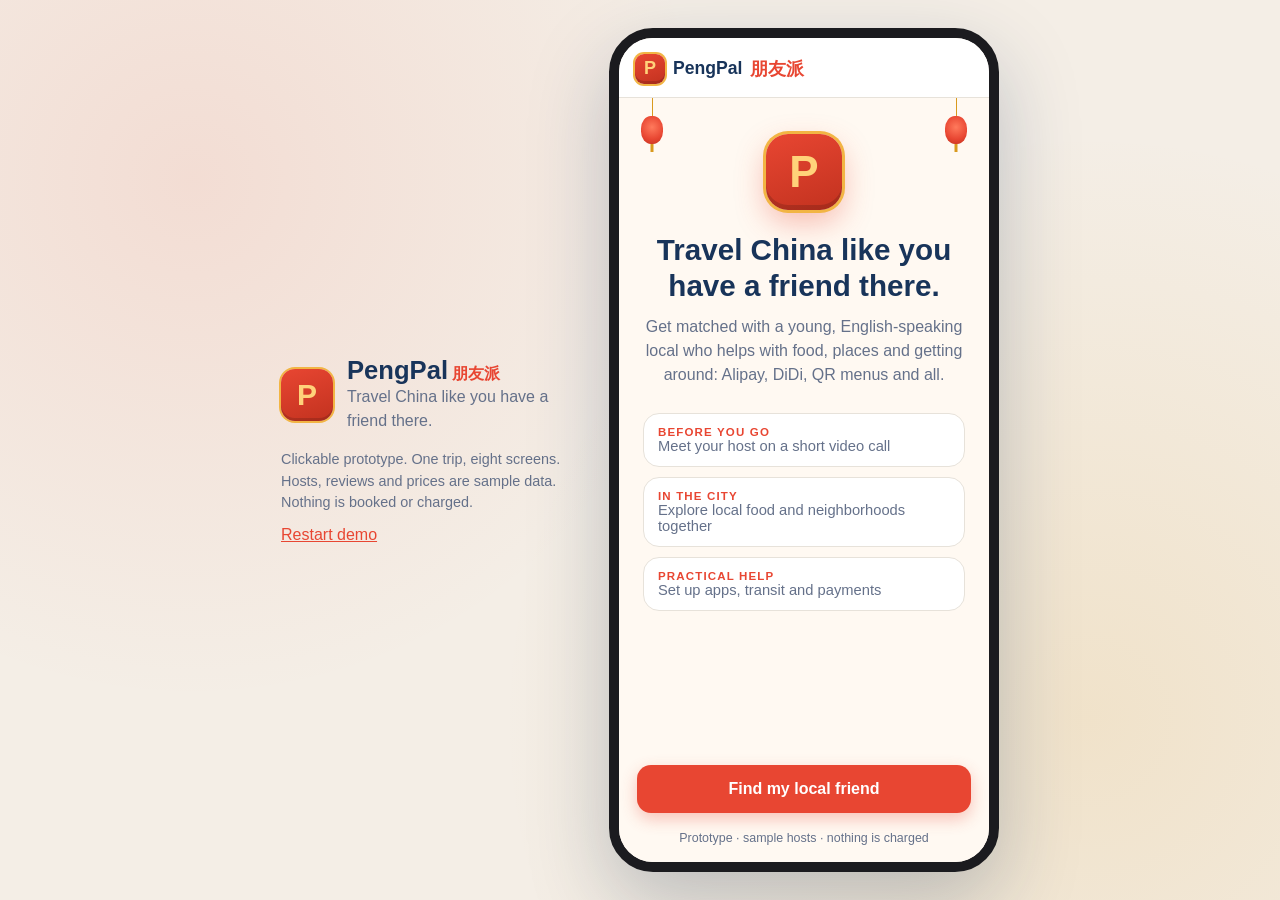
==== product/pengpal/index.html @ 4f1eaf9a "Add PengPal deck, prototype, spec, decision, and Gapmap summaries Team names in the deck replaced wi" ====
<!DOCTYPE html>
<html lang="en">
<head>
<meta charset="UTF-8">
<meta name="viewport" content="width=device-width, initial-scale=1.0, viewport-fit=cover">
<meta name="theme-color" content="#E84632">
<title>PengPal · 朋友派</title>
<link rel="stylesheet" href="style.css">
</head>
<body>
  <div class="stage">
    <aside class="about">
      <div class="about-brand">
        <span class="pmark pmark-lg" aria-hidden="true">P</span>
        <div>
          <strong>PengPal</strong> <span class="zh">朋友派</span>
          <p>Travel China like you have a friend there.</p>
        </div>
      </div>
      <p class="about-note">Clickable prototype. One trip, eight screens. Hosts, reviews and prices are
        sample data. Nothing is booked or charged.</p>
      <button class="link-btn" id="restart">Restart demo</button>
    </aside>

    <div class="phone" id="phone">
      <header class="topbar" id="topbar"></header>
      <main class="screen" id="screen" tabindex="-1"></main>
      <div class="sheet-backdrop" id="sheet-backdrop" hidden></div>
      <div class="sheet" id="sheet" role="dialog" aria-modal="true" hidden></div>
      <div class="toast" id="toast" role="status" aria-live="polite"></div>
    </div>
  </div>

  <script src="hosts-data.js"></script>
  <script src="app.js"></script>
</body>
</html>
---- product/pengpal/style.css ----
:root {
  --red: #E84632;
  --red-dark: #C2321F;
  --red-soft: #FDECE8;
  --gold: #D99A1E;
  --gold-soft: #FCF1D9;
  --navy: #18345A;
  --navy-soft: #E7EDF5;
  --slate: #65718A;
  --line: #E7E2DA;
  --cream: #FFF9F2;
  --card: #FFFFFF;
  --green: #2F7D6D;
  --radius: 16px;
  font-family: -apple-system, BlinkMacSystemFont, "Segoe UI", Roboto, "PingFang SC", "Microsoft YaHei", sans-serif;
  color: var(--navy);
}

* { box-sizing: border-box; }

body {
  margin: 0;
  min-height: 100vh;
  background:
    radial-gradient(circle at 15% 20%, rgba(232, 70, 50, 0.10), transparent 40%),
    radial-gradient(circle at 85% 80%, rgba(217, 154, 30, 0.14), transparent 45%),
    #F4EEE6;
}

button { font: inherit; color: inherit; cursor: pointer; }
button:disabled { cursor: not-allowed; }
h1, h2, h3 { margin: 0; line-height: 1.2; }
h2 { font-size: 1.2rem; margin: 22px 0 10px; }
h3 { font-size: 0.95rem; margin: 20px 0 8px; }
p { margin: 0; line-height: 1.5; }
.zh { color: var(--red); font-weight: 600; }
.muted { color: var(--slate); }
.small { font-size: 0.82rem; }
.hint { color: var(--slate); font-size: 0.92rem; margin-bottom: 12px; }
.fine { color: var(--slate); font-size: 0.78rem; text-align: center; margin-top: 8px; }
.eyebrow { font-size: 0.72rem; letter-spacing: 0.12em; font-weight: 700; color: var(--red); margin: 0 0 4px; }
.h-big { font-size: 1.5rem; margin: 0 0 6px; }

/* ---- stage: phone frame on desktop, full screen on a phone ---- */

.stage {
  min-height: 100vh;
  display: flex;
  align-items: center;
  justify-content: center;
  gap: 48px;
  padding: 24px;
}

.about { max-width: 280px; }
.about-brand { display: flex; gap: 14px; align-items: center; margin-bottom: 16px; }
.about-brand strong { font-size: 1.6rem; }
.about-brand p { color: var(--slate); }
.about-note { font-size: 0.9rem; color: var(--slate); margin-bottom: 12px; }
.link-btn { background: none; border: 0; padding: 0; color: var(--red); text-decoration: underline; }

.phone {
  position: relative;
  width: 390px;
  height: min(844px, calc(100vh - 48px));
  background: var(--cream);
  border-radius: 44px;
  border: 10px solid #1B1B1F;
  box-shadow: 0 30px 80px rgba(24, 52, 90, 0.25);
  overflow: hidden;
  display: flex;
  flex-direction: column;
}

@media (max-width: 760px) {
  .stage { padding: 0; display: block; }
  .about { display: none; }
  .phone { width: 100%; height: 100vh; height: 100dvh; border: 0; border-radius: 0; box-shadow: none; }
}

/* ---- brand mark ---- */

.pmark {
  display: inline-grid;
  place-items: center;
  width: 30px;
  height: 30px;
  border-radius: 9px;
  background: linear-gradient(160deg, var(--red), var(--red-dark));
  color: #FFD27A;
  font-weight: 800;
  font-size: 18px;
  box-shadow: inset 0 -3px 0 rgba(0, 0, 0, 0.15), 0 0 0 2px #F2B544;
  flex: none;
}
.pmark-sm { width: 26px; height: 26px; font-size: 15px; border-radius: 8px; }
.pmark-lg { width: 52px; height: 52px; font-size: 30px; border-radius: 14px; }
.pmark-xl { width: 76px; height: 76px; font-size: 44px; border-radius: 22px; box-shadow: inset 0 -5px 0 rgba(0, 0, 0, 0.15), 0 0 0 3px #F2B544, 0 12px 30px rgba(232, 70, 50, 0.35); }

/* ---- top bar ---- */

.topbar {
  position: relative;
  flex: none;
  display: flex;
  align-items: center;
  gap: 8px;
  padding: 14px 16px 12px;
  background: var(--card);
  border-bottom: 1px solid var(--line);
  min-height: 60px;
}
.brand { display: flex; align-items: center; gap: 8px; font-weight: 800; font-size: 1.1rem; }
.topbar-title { flex: 1; display: flex; flex-direction: column; align-items: center; font-weight: 700; }
.step { font-size: 0.72rem; color: var(--slate); font-weight: 500; }
.progress { position: absolute; left: 0; bottom: -1px; height: 3px; width: 100%; background: var(--line); }
.progress::after { content: ""; position: absolute; inset: 0; width: calc(var(--p) * 100%); background: var(--red); transition: width 0.3s; }

.icon-btn {
  width: 36px; height: 36px;
  border-radius: 50%;
  border: 1px solid var(--line);
  background: var(--card);
  font-size: 1.4rem;
  line-height: 1;
  display: grid;
  place-items: center;
}
.icon-btn:disabled { opacity: 0.35; }

/* ---- screen + sticky CTA ---- */

.screen { flex: 1; overflow-y: auto; outline: none; display: flex; flex-direction: column; }
.screen > section { flex: 1; }
.pad { padding: 4px 18px 18px; }
.pad > :first-child { margin-top: 18px; }

.cta-bar {
  position: sticky;
  bottom: 0;
  padding: 12px 18px calc(14px + env(safe-area-inset-bottom));
  background: linear-gradient(to top, var(--cream) 75%, rgba(255, 249, 242, 0));
  display: flex;
  flex-direction: column;
  gap: 8px;
}

.btn {
  width: 100%;
  border: 0;
  border-radius: 14px;
  padding: 15px 18px;
  font-weight: 700;
  font-size: 1rem;
  text-align: center;
}
.btn-primary { background: var(--red); color: #fff; box-shadow: 0 6px 16px rgba(232, 70, 50, 0.3); }
.btn-primary:hover:not(:disabled) { background: var(--red-dark); }
.btn-primary:disabled { background: #E9C3BB; box-shadow: none; }
.btn-secondary { background: var(--navy); color: #fff; }
.btn-ghost { background: transparent; border: 1.5px solid var(--line); }
.btn-ghost.danger { color: var(--red-dark); }
.btn-sm { width: auto; padding: 10px 14px; font-size: 0.9rem; }
:focus-visible { outline: 3px solid var(--gold); outline-offset: 2px; }

/* ---- welcome / done ---- */

.hero { padding: 36px 24px 12px; text-align: center; position: relative; }
.hero h1 { font-size: 1.85rem; margin: 22px 0 12px; }
.lead { color: var(--slate); font-size: 1rem; }
.hero-points { list-style: none; padding: 0; margin: 26px 0 0; text-align: left; display: grid; gap: 10px; }
.hero-points li { background: var(--card); border: 1px solid var(--line); border-radius: var(--radius); padding: 12px 14px; font-size: 0.92rem; color: var(--slate); }
.hero-points b { display: block; color: var(--red); font-size: 0.72rem; letter-spacing: 0.1em; text-transform: uppercase; }

.lanterns { position: absolute; top: 0; left: 0; right: 0; display: flex; justify-content: space-between; padding: 0 22px; pointer-events: none; }
.lanterns span {
  width: 22px; height: 28px; margin-top: 18px;
  background: radial-gradient(circle at 50% 40%, #FF7A5C, var(--red) 60%, var(--red-dark));
  border-radius: 45%;
  position: relative;
  animation: sway 4s ease-in-out infinite;
  transform-origin: top center;
}
.lanterns span::before { content: ""; position: absolute; top: -18px; left: 50%; width: 1px; height: 18px; background: var(--gold); }
.lanterns span::after { content: ""; position: absolute; bottom: -8px; left: 50%; transform: translateX(-50%); width: 3px; height: 8px; background: var(--gold); }
.lanterns span:nth-child(2) { animation-delay: -2s; }
@keyframes sway { 0%, 100% { transform: rotate(-4deg); } 50% { transform: rotate(4deg); } }
@media (prefers-reduced-motion: reduce) { .lanterns span { animation: none; } }

.summary { margin-top: 24px; background: var(--card); border: 1px solid var(--line); border-radius: var(--radius); text-align: left; }
.summary div { display: flex; justify-content: space-between; padding: 12px 16px; border-top: 1px solid var(--line); }
.summary div:first-child { border-top: 0; }
.summary span { color: var(--slate); }

/* ---- onboarding ---- */

.city-grid { display: grid; gap: 10px; }
.city-card {
  text-align: left;
  border: 2px solid var(--line);
  background: var(--card);
  border-radius: var(--radius);
  padding: 14px 16px;
  display: flex; flex-direction: column; gap: 3px;
}
.city-card.selected { border-color: var(--red); background: var(--red-soft); }
.city-name { font-weight: 800; font-size: 1.1rem; }
.city-tag { font-size: 0.85rem; color: var(--slate); }

.field { display: flex; flex-direction: column; gap: 6px; font-weight: 600; font-size: 0.9rem; margin-bottom: 14px; }
.field select, .field input, .field textarea, .chat-input input {
  font: inherit;
  font-weight: 400;
  color: var(--navy);
  border: 1.5px solid var(--line);
  border-radius: 12px;
  padding: 12px;
  background: var(--card);
  width: 100%;
}
.field textarea { resize: vertical; }

.chips { display: flex; flex-wrap: wrap; gap: 8px; }
.chip {
  border: 1.5px solid var(--line);
  background: var(--card);
  border-radius: 999px;
  padding: 8px 14px;
  font-size: 0.9rem;
}
.chip.selected { border-color: var(--red); background: var(--red); color: #fff; }
.chips-static .chip { cursor: default; background: var(--gold-soft); border-color: transparent; }

/* ---- host list ---- */

.sample-tag {
  display: inline-block;
  font-size: 0.7rem;
  font-weight: 700;
  letter-spacing: 0.08em;
  text-transform: uppercase;
  color: var(--slate);
  border: 1px dashed var(--slate);
  border-radius: 6px;
  padding: 2px 8px;
  margin: 6px 0 12px;
}
.host-list { display: grid; gap: 12px; }
.host-card {
  display: flex;
  gap: 12px;
  align-items: flex-start;
  text-align: left;
  background: var(--card);
  border: 1px solid var(--line);
  border-radius: var(--radius);
  padding: 14px;
  box-shadow: 0 2px 8px rgba(24, 52, 90, 0.05);
  transition: transform 0.15s, box-shadow 0.15s;
}
.host-card:hover { transform: translateY(-1px); box-shadow: 0 6px 16px rgba(24, 52, 90, 0.1); }
.host-main { flex: 1; display: flex; flex-direction: column; gap: 5px; min-width: 0; }
.host-name { font-weight: 800; font-size: 1.05rem; }
.host-meta { font-size: 0.82rem; color: var(--slate); }
.host-foot { display: flex; flex-wrap: wrap; gap: 8px; align-items: center; margin-top: 2px; font-size: 0.82rem; }
.rating { font-weight: 700; color: var(--gold); }
.rating .muted { font-weight: 400; }
.match { background: var(--red-soft); color: var(--red-dark); padding: 2px 8px; border-radius: 999px; font-weight: 600; }
.chev { color: var(--slate); font-size: 1.5rem; align-self: center; }

.verified { font-size: 0.72rem; font-weight: 700; color: var(--green); background: #E3F2EE; padding: 2px 7px; border-radius: 999px; vertical-align: middle; white-space: nowrap; }
.badges { display: flex; flex-wrap: wrap; gap: 6px; }
.badge { font-size: 0.75rem; font-weight: 600; padding: 3px 9px; border-radius: 999px; }
.badge-gold { background: var(--gold-soft); color: #8A5D07; }
.badge-navy { background: var(--navy-soft); color: var(--navy); }

.avatar {
  --c: var(--red);
  width: 48px; height: 48px;
  flex: none;
  border-radius: 50%;
  display: grid;
  place-items: center;
  background: var(--c);
  color: #fff;
  font-weight: 800;
  font-size: 1.3rem;
  box-shadow: 0 0 0 3px #fff, 0 0 0 4px var(--line);
}
.avatar-lg { width: 64px; height: 64px; font-size: 1.7rem; }
.avatar-xs { width: 26px; height: 26px; font-size: 0.8rem; box-shadow: none; }

.callout {
  margin-top: 16px;
  background: var(--navy);
  color: #fff;
  border-radius: var(--radius);
  padding: 14px 16px;
  display: flex; flex-direction: column; gap: 2px;
}
.callout span { opacity: 0.8; font-size: 0.9rem; }

/* ---- profile ---- */

.video {
  --c: var(--red);
  aspect-ratio: 16 / 10;
  background: linear-gradient(135deg, var(--c), var(--navy));
  color: #fff;
  display: grid;
  cursor: pointer;
}
.video-inner { display: flex; flex-direction: column; align-items: center; justify-content: center; gap: 12px; padding: 20px; text-align: center; }
.play {
  width: 64px; height: 64px;
  border-radius: 50%;
  background: rgba(255, 255, 255, 0.92);
  color: var(--red);
  display: grid; place-items: center;
  font-size: 1.4rem;
  padding-left: 4px;
}
.video-label { font-size: 0.8rem; opacity: 0.85; }
.caption { font-size: 1rem; line-height: 1.5; font-style: italic; }

.profile-head { display: flex; gap: 14px; align-items: center; margin-bottom: 12px; }
.profile-head p { font-size: 0.85rem; }
.bio { margin-top: 14px; }

.price-cards { display: grid; grid-template-columns: 1fr 1fr; gap: 10px; }
.price-card { background: var(--card); border: 1px solid var(--line); border-radius: var(--radius); padding: 14px; display: flex; flex-direction: column; font-size: 0.85rem; color: var(--slate); }
.price { font-size: 1.5rem; font-weight: 800; color: var(--navy); }

.reviews { display: grid; gap: 10px; }
.review { background: var(--card); border: 1px solid var(--line); border-radius: var(--radius); padding: 12px 14px; font-size: 0.9rem; }
.review-top { display: flex; justify-content: space-between; margin-bottom: 4px; }
.stars { color: var(--gold); letter-spacing: 1px; }

/* ---- intro + booking ---- */

.intro-head { display: flex; gap: 12px; align-items: center; margin-bottom: 8px; }
.intro-head h2 { margin: 0; }
.tz-note { font-size: 0.82rem; background: var(--gold-soft); border-radius: 10px; padding: 8px 12px; }

.slots { display: grid; grid-template-columns: 1fr 1fr; gap: 8px; }
.slot {
  border: 1.5px solid var(--line);
  background: var(--card);
  border-radius: 12px;
  padding: 10px;
  display: flex; flex-direction: column; gap: 2px;
  text-align: left;
}
.slot.selected { border-color: var(--red); background: var(--red-soft); }
.slot-you { font-weight: 700; }
.slot-cn { font-size: 0.75rem; color: var(--slate); }

.done-note { background: #E3F2EE; color: var(--green); font-weight: 600; font-size: 0.85rem; border-radius: 10px; padding: 8px 12px; margin-bottom: 14px; }

.seg { display: grid; grid-template-columns: 1fr 1fr; gap: 8px; }
.seg-btn {
  border: 1.5px solid var(--line);
  background: var(--card);
  border-radius: 12px;
  padding: 12px;
  font-weight: 700;
  display: flex; flex-direction: column; gap: 2px;
}
.seg-btn small { font-weight: 400; color: var(--slate); }
.seg-btn.selected { border-color: var(--red); background: var(--red-soft); }

.stepper { display: flex; align-items: center; gap: 16px; font-weight: 600; }

.receipt { background: var(--card); border: 1px solid var(--line); border-radius: var(--radius); padding: 6px 16px 14px; margin-top: 6px; }
.receipt .row { display: flex; justify-content: space-between; gap: 12px; padding: 10px 0; border-bottom: 1px dashed var(--line); font-size: 0.92rem; }
.receipt .row.total { border-bottom: 0; font-weight: 800; font-size: 1.1rem; }
.receipt .fine { text-align: left; margin-top: 0; }

.fake-card { border: 1.5px solid var(--line); border-radius: 12px; padding: 12px; margin: 14px 0; background: var(--card); }

/* ---- prep checklist ---- */

.meter { height: 8px; background: var(--line); border-radius: 999px; overflow: hidden; }
.meter span { display: block; height: 100%; background: var(--green); transition: width 0.3s; }
.checklist { list-style: none; padding: 0; margin: 14px 0 0; display: grid; gap: 10px; }
.checklist li { display: flex; gap: 12px; background: var(--card); border: 1px solid var(--line); border-radius: var(--radius); padding: 12px 14px; }
.checklist li.checked > div > b { text-decoration: line-through; color: var(--slate); }
.check {
  flex: none;
  width: 28px; height: 28px;
  border-radius: 8px;
  border: 2px solid var(--line);
  background: var(--card);
  color: #fff;
  font-size: 0.9rem;
  font-weight: 800;
}
.checklist li.checked .check { background: var(--green); border-color: var(--green); }
.tip { display: flex; gap: 8px; align-items: flex-start; margin-top: 6px; font-size: 0.85rem; color: var(--slate); background: var(--gold-soft); border-radius: 10px; padding: 8px 10px; }
.tip b { color: var(--navy); }

/* ---- trip day ---- */

.trip-banner { display: flex; align-items: center; gap: 12px; background: var(--card); border: 1px solid var(--line); border-radius: var(--radius); padding: 12px 14px; }
.trip-banner > div { flex: 1; display: flex; flex-direction: column; font-size: 0.85rem; color: var(--slate); }
.trip-banner b { color: var(--navy); font-size: 1rem; }
.sos {
  flex: none;
  width: 62px; height: 62px;
  border-radius: 50%;
  border: 0;
  background: var(--red);
  color: #fff;
  font-weight: 900;
  font-size: 1rem;
  display: flex; flex-direction: column; align-items: center; justify-content: center;
  line-height: 1;
  box-shadow: 0 0 0 4px var(--red-soft), 0 6px 14px rgba(232, 70, 50, 0.4);
}
.sos small { font-size: 0.6rem; font-weight: 600; margin-top: 2px; }

.meet { margin-top: 14px; background: var(--navy); color: #fff; border-radius: var(--radius); padding: 16px; }
.meet .eyebrow { color: #F2B544; }
.meet .muted { color: rgba(255, 255, 255, 0.7); }
.zh-big { font-size: 1.6rem; font-weight: 800; margin: 4px 0; }
.meet .btn-ghost { margin-top: 12px; color: #fff; border-color: rgba(255, 255, 255, 0.35); padding: 10px; }

.chat { display: flex; flex-direction: column; gap: 8px; }
.msg { display: flex; gap: 8px; align-items: flex-end; max-width: 85%; }
.msg span:last-child { padding: 9px 13px; border-radius: 16px; font-size: 0.92rem; line-height: 1.4; }
.msg-host span:last-child { background: var(--card); border: 1px solid var(--line); border-bottom-left-radius: 4px; }
.msg-me { align-self: flex-end; }
.msg-me span { background: var(--red); color: #fff; border-bottom-right-radius: 4px; }
.typing span:last-child { color: var(--slate); letter-spacing: 2px; }
.quick { display: flex; flex-wrap: wrap; gap: 8px; margin: 12px 0 8px; }
.quick .chip { border-color: var(--red); color: var(--red-dark); }
.chat-input { display: flex; gap: 8px; }
.chat-input input { flex: 1; }

/* ---- sheets ---- */

.sheet-backdrop { position: absolute; inset: 0; background: rgba(24, 52, 90, 0.45); z-index: 10; }
.sheet {
  position: absolute;
  left: 0; right: 0; bottom: 0;
  z-index: 11;
  background: var(--cream);
  border-radius: 24px 24px 0 0;
  padding: 10px 20px calc(20px + env(safe-area-inset-bottom));
  display: flex; flex-direction: column; gap: 10px;
  max-height: 90%;
  overflow-y: auto;
  transform: translateY(100%);
  transition: transform 0.25s ease-out;
}
.sheet.open { transform: translateY(0); }
.sheet h2 { margin: 6px 0 4px; }
.sheet-grip { width: 40px; height: 5px; border-radius: 999px; background: var(--line); align-self: center; margin-bottom: 4px; }
.driver-zh { font-size: 2.6rem; font-weight: 900; line-height: 1.2; margin: 10px 0; }
.sos-title { color: var(--red); }
.sos-grid { display: grid; grid-template-columns: repeat(3, 1fr); gap: 8px; }
.sos-btn {
  border: 0;
  border-radius: 14px;
  background: var(--red);
  color: #fff;
  font-size: 1.5rem;
  font-weight: 900;
  padding: 14px 0;
  display: flex; flex-direction: column; align-items: center;
}
.sos-btn small { font-size: 0.75rem; font-weight: 600; }

/* ---- review ---- */

.star-input { display: flex; justify-content: center; gap: 6px; margin: 14px 0 6px; }
.star { background: none; border: 0; font-size: 2.6rem; color: var(--line); padding: 0 2px; line-height: 1; transition: transform 0.1s; }
.star.on { color: var(--gold); }
.star:active { transform: scale(1.15); }

.nps { display: grid; grid-template-columns: repeat(11, 1fr); gap: 4px; }
.nps-btn { border: 1.5px solid var(--line); background: var(--card); border-radius: 8px; padding: 8px 0; font-size: 0.85rem; font-weight: 600; }
.nps-btn.selected { background: var(--navy); border-color: var(--navy); color: #fff; }
.nps-legend { display: flex; justify-content: space-between; font-size: 0.75rem; color: var(--slate); margin-top: 4px; }

/* ---- toast ---- */

.toast {
  position: absolute;
  left: 16px; right: 16px; top: 72px;
  z-index: 20;
  background: var(--navy);
  color: #fff;
  border-radius: 12px;
  padding: 12px 14px;
  font-size: 0.9rem;
  box-shadow: 0 10px 24px rgba(24, 52, 90, 0.3);
  opacity: 0;
  transform: translateY(-8px);
  pointer-events: none;
  transition: opacity 0.2s, transform 0.2s;
}
.toast.show { opacity: 1; transform: translateY(0); }
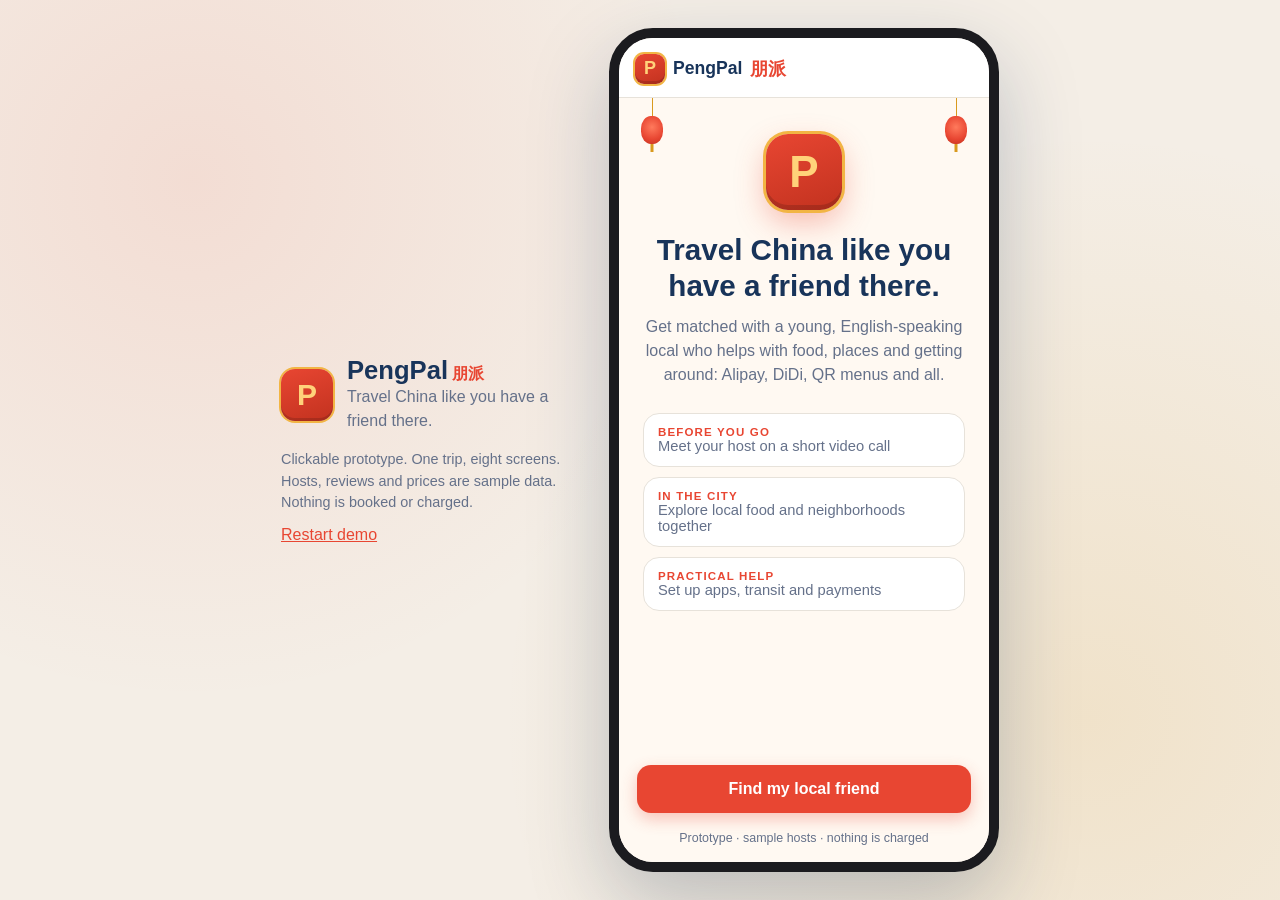
==== commit 4d1ba224: "Rename PengPal's Chinese name from 朋友派 to 朋派 Co-Authored-By: Claude Opus 5.5 <noreply@anthropic.com>" ====
--- a/product/pengpal/index.html
+++ b/product/pengpal/index.html
@@ -1,37 +1,48 @@
-<!DOCTYPE html>
+<!doctype html>
 <html lang="en">
-<head>
-<meta charset="UTF-8">
-<meta name="viewport" content="width=device-width, initial-scale=1.0, viewport-fit=cover">
-<meta name="theme-color" content="#E84632">
-<title>PengPal · 朋友派</title>
-<link rel="stylesheet" href="style.css">
-</head>
-<body>
-  <div class="stage">
-    <aside class="about">
-      <div class="about-brand">
-        <span class="pmark pmark-lg" aria-hidden="true">P</span>
-        <div>
-          <strong>PengPal</strong> <span class="zh">朋友派</span>
-          <p>Travel China like you have a friend there.</p>
+  <head>
+    <meta charset="UTF-8" />
+    <meta
+      name="viewport"
+      content="width=device-width, initial-scale=1.0, viewport-fit=cover"
+    />
+    <meta name="theme-color" content="#E84632" />
+    <title>PengPal · 朋派</title>
+    <link rel="stylesheet" href="style.css" />
+  </head>
+  <body>
+    <div class="stage">
+      <aside class="about">
+        <div class="about-brand">
+          <span class="pmark pmark-lg" aria-hidden="true">P</span>
+          <div>
+            <strong>PengPal</strong> <span class="zh">朋派</span>
+            <p>Travel China like you have a friend there.</p>
+          </div>
         </div>
+        <p class="about-note">
+          Clickable prototype. One trip, eight screens. Hosts, reviews and
+          prices are sample data. Nothing is booked or charged.
+        </p>
+        <button class="link-btn" id="restart">Restart demo</button>
+      </aside>
+
+      <div class="phone" id="phone">
+        <header class="topbar" id="topbar"></header>
+        <main class="screen" id="screen" tabindex="-1"></main>
+        <div class="sheet-backdrop" id="sheet-backdrop" hidden></div>
+        <div
+          class="sheet"
+          id="sheet"
+          role="dialog"
+          aria-modal="true"
+          hidden
+        ></div>
+        <div class="toast" id="toast" role="status" aria-live="polite"></div>
       </div>
-      <p class="about-note">Clickable prototype. One trip, eight screens. Hosts, reviews and prices are
-        sample data. Nothing is booked or charged.</p>
-      <button class="link-btn" id="restart">Restart demo</button>
-    </aside>
+    </div>
 
-    <div class="phone" id="phone">
-      <header class="topbar" id="topbar"></header>
-      <main class="screen" id="screen" tabindex="-1"></main>
-      <div class="sheet-backdrop" id="sheet-backdrop" hidden></div>
-      <div class="sheet" id="sheet" role="dialog" aria-modal="true" hidden></div>
-      <div class="toast" id="toast" role="status" aria-live="polite"></div>
-    </div>
-  </div>
-
-  <script src="hosts-data.js"></script>
-  <script src="app.js"></script>
-</body>
+    <script src="hosts-data.js"></script>
+    <script src="app.js"></script>
+  </body>
 </html>
--- a/product/pengpal/style.css
+++ b/product/pengpal/style.css
@@ -287,6 +287,7 @@
   font-size: 1.3rem;
   box-shadow: 0 0 0 3px #fff, 0 0 0 4px var(--line);
 }
+.avatar img { width: 100%; height: 100%; border-radius: 50%; object-fit: cover; }
 .avatar-lg { width: 64px; height: 64px; font-size: 1.7rem; }
 .avatar-xs { width: 26px; height: 26px; font-size: 0.8rem; box-shadow: none; }
 
@@ -327,7 +328,7 @@
 .profile-head p { font-size: 0.85rem; }
 .bio { margin-top: 14px; }
 
-.price-cards { display: grid; grid-template-columns: 1fr 1fr; gap: 10px; }
+.price-cards { display: grid; grid-template-columns: repeat(3, 1fr); gap: 8px; }
 .price-card { background: var(--card); border: 1px solid var(--line); border-radius: var(--radius); padding: 14px; display: flex; flex-direction: column; font-size: 0.85rem; color: var(--slate); }
 .price { font-size: 1.5rem; font-weight: 800; color: var(--navy); }
 
@@ -357,7 +358,7 @@
 
 .done-note { background: #E3F2EE; color: var(--green); font-weight: 600; font-size: 0.85rem; border-radius: 10px; padding: 8px 12px; margin-bottom: 14px; }
 
-.seg { display: grid; grid-template-columns: 1fr 1fr; gap: 8px; }
+.seg { display: grid; grid-template-columns: repeat(3, 1fr); gap: 8px; }
 .seg-btn {
   border: 1.5px solid var(--line);
   background: var(--card);
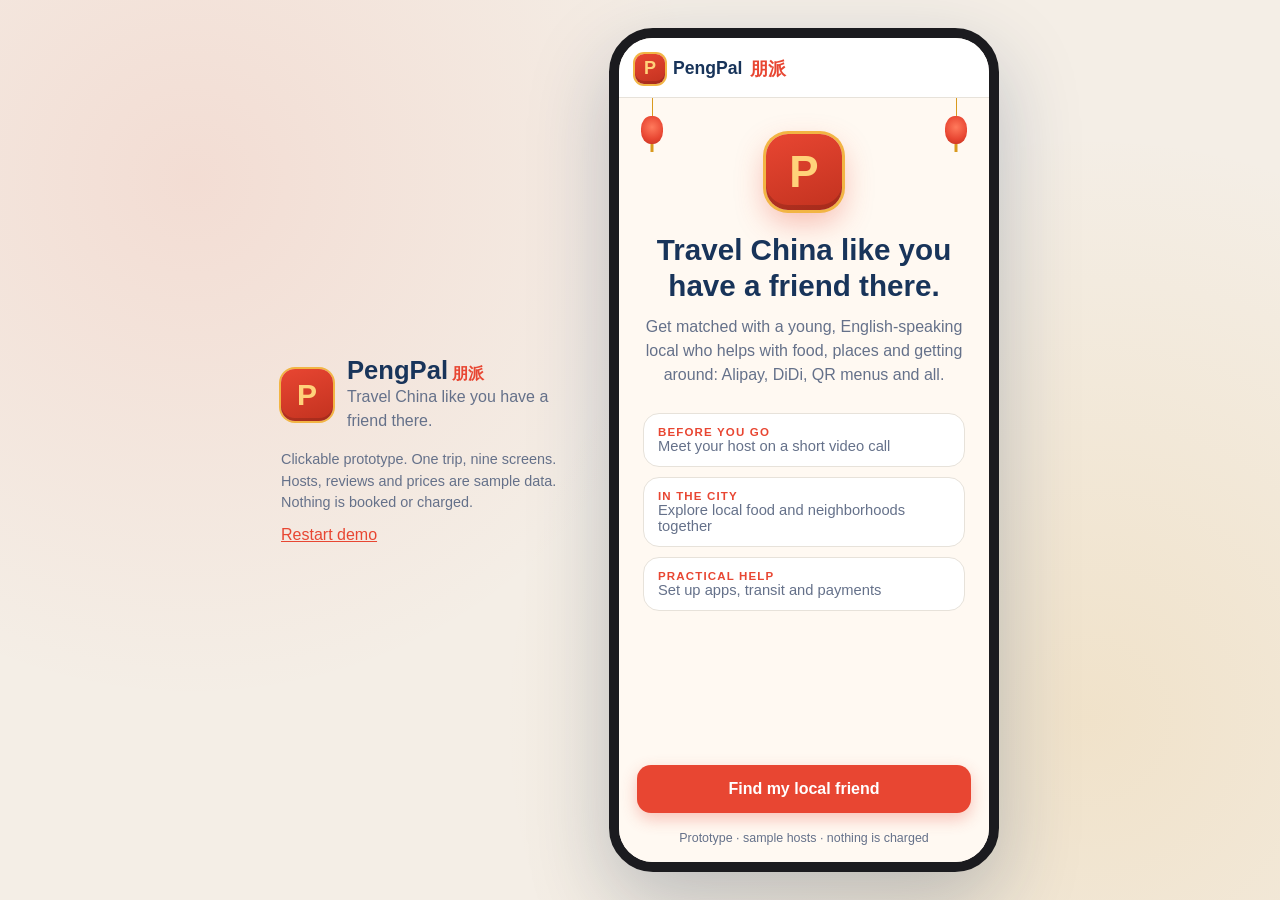
==== commit af38dfb3: "PengPal prototype v2: traveler types, all-in price, commitment ask (spec 005) Co-Authored-By: Claude" ====
--- a/product/pengpal/index.html
+++ b/product/pengpal/index.html
@@ -21,7 +21,7 @@
           </div>
         </div>
         <p class="about-note">
-          Clickable prototype. One trip, eight screens. Hosts, reviews and
+          Clickable prototype. One trip, nine screens. Hosts, reviews and
           prices are sample data. Nothing is booked or charged.
         </p>
         <button class="link-btn" id="restart">Restart demo</button>
--- a/product/pengpal/style.css
+++ b/product/pengpal/style.css
@@ -18,6 +18,9 @@
 
 * { box-sizing: border-box; }
 
+/* Senior travelers get larger text everywhere (spec 005). */
+html.large-text { font-size: 112.5%; }
+
 body {
   margin: 0;
   min-height: 100vh;
@@ -230,6 +233,31 @@
 }
 .chip.selected { border-color: var(--red); background: var(--red); color: #fff; }
 .chips-static .chip { cursor: default; background: var(--gold-soft); border-color: transparent; }
+.chips-static .chip-type { background: var(--navy-soft); }
+.chips-static .chip-match { background: var(--red-soft); color: var(--red-dark); font-weight: 600; }
+
+.toggle {
+  display: flex; align-items: center; gap: 10px;
+  margin-top: 12px;
+  border: 0; background: none; padding: 4px 0;
+  font-size: 0.92rem; font-weight: 600;
+}
+.toggle-dot {
+  width: 40px; height: 24px; flex: none;
+  border-radius: 999px;
+  background: var(--line);
+  position: relative;
+  transition: background 0.2s;
+}
+.toggle-dot::after {
+  content: ""; position: absolute; top: 3px; left: 3px;
+  width: 18px; height: 18px; border-radius: 50%;
+  background: #fff; box-shadow: 0 1px 3px rgba(0, 0, 0, 0.2);
+  transition: transform 0.2s;
+}
+.toggle.on .toggle-dot { background: var(--red); }
+.toggle.on .toggle-dot::after { transform: translateX(16px); }
+.type-note { margin: 10px 0 0; }
 
 /* ---- host list ---- */
 
@@ -273,6 +301,14 @@
 .badge { font-size: 0.75rem; font-weight: 600; padding: 3px 9px; border-radius: 999px; }
 .badge-gold { background: var(--gold-soft); color: #8A5D07; }
 .badge-navy { background: var(--navy-soft); color: var(--navy); }
+.badge-red { background: var(--red-soft); color: var(--red-dark); }
+
+.phone-help {
+  display: flex; gap: 10px; align-items: center;
+  width: 100%; text-align: left;
+  background: var(--gold-soft); border: 0; border-radius: 12px;
+  padding: 10px 14px; margin-bottom: 4px; font-size: 0.9rem;
+}
 
 .avatar {
   --c: var(--red);
@@ -330,6 +366,7 @@
 
 .price-cards { display: grid; grid-template-columns: repeat(3, 1fr); gap: 8px; }
 .price-card { background: var(--card); border: 1px solid var(--line); border-radius: var(--radius); padding: 14px; display: flex; flex-direction: column; font-size: 0.85rem; color: var(--slate); }
+.price-card small { font-size: 0.72rem; margin-top: 2px; }
 .price { font-size: 1.5rem; font-weight: 800; color: var(--navy); }
 
 .reviews { display: grid; gap: 10px; }
@@ -374,10 +411,28 @@
 
 .receipt { background: var(--card); border: 1px solid var(--line); border-radius: var(--radius); padding: 6px 16px 14px; margin-top: 6px; }
 .receipt .row { display: flex; justify-content: space-between; gap: 12px; padding: 10px 0; border-bottom: 1px dashed var(--line); font-size: 0.92rem; }
-.receipt .row.total { border-bottom: 0; font-weight: 800; font-size: 1.1rem; }
-.receipt .fine { text-align: left; margin-top: 0; }
-
-.fake-card { border: 1.5px solid var(--line); border-radius: 12px; padding: 12px; margin: 14px 0; background: var(--card); }
+.receipt .fine { text-align: left; margin-top: 10px; }
+.total-big { display: flex; flex-direction: column; gap: 2px; padding: 10px 0 12px; border-bottom: 1px solid var(--line); }
+.total-big span { font-size: 0.85rem; color: var(--slate); font-weight: 600; }
+.total-big b { font-size: 2rem; font-weight: 800; }
+.total-big small { font-size: 0.78rem; color: var(--slate); }
+
+/* ---- commitment ---- */
+
+.option-list { display: grid; gap: 10px; margin-bottom: 16px; }
+.option {
+  display: flex; gap: 12px; align-items: flex-start;
+  text-align: left;
+  background: var(--card);
+  border: 2px solid var(--line);
+  border-radius: var(--radius);
+  padding: 14px;
+}
+.option > span:last-child { display: flex; flex-direction: column; gap: 2px; font-size: 0.9rem; }
+.option b { font-size: 1rem; }
+.option.selected { border-color: var(--red); background: var(--red-soft); }
+.radio { flex: none; width: 20px; height: 20px; margin-top: 2px; border-radius: 50%; border: 2px solid var(--line); background: var(--card); }
+.option.selected .radio { border: 6px solid var(--red); }
 
 /* ---- prep checklist ---- */
 
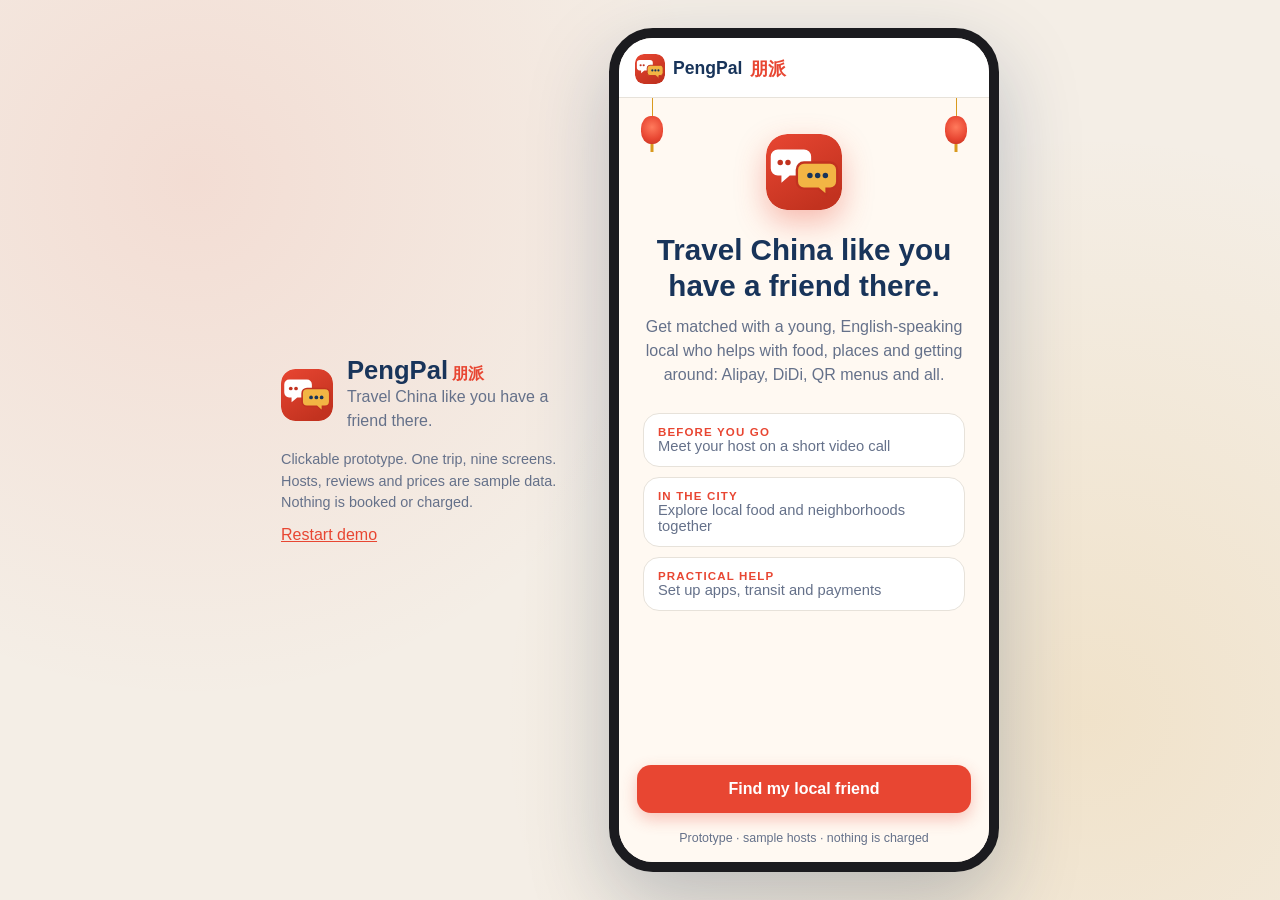
==== commit 2e6e6537: "PengPal logo: two speech bubbles (traveler + local friend); in prototype, favicon and README Co-Auth" ====
--- a/product/pengpal/index.html
+++ b/product/pengpal/index.html
@@ -8,6 +8,7 @@
     />
     <meta name="theme-color" content="#E84632" />
     <title>PengPal · 朋派</title>
+    <link rel="icon" href="logo.svg" type="image/svg+xml" />
     <link rel="stylesheet" href="style.css" />
   </head>
   <body>
--- a/product/pengpal/style.css
+++ b/product/pengpal/style.css
@@ -89,16 +89,15 @@
   width: 30px;
   height: 30px;
   border-radius: 9px;
-  background: linear-gradient(160deg, var(--red), var(--red-dark));
-  color: #FFD27A;
-  font-weight: 800;
-  font-size: 18px;
-  box-shadow: inset 0 -3px 0 rgba(0, 0, 0, 0.15), 0 0 0 2px #F2B544;
+  /* The logo (logo.svg) replaces the old "P" letter, which stays in the markup but is hidden. */
+  background: url("logo.svg") center / cover no-repeat;
+  color: transparent;
+  font-size: 0;
   flex: none;
 }
-.pmark-sm { width: 26px; height: 26px; font-size: 15px; border-radius: 8px; }
-.pmark-lg { width: 52px; height: 52px; font-size: 30px; border-radius: 14px; }
-.pmark-xl { width: 76px; height: 76px; font-size: 44px; border-radius: 22px; box-shadow: inset 0 -5px 0 rgba(0, 0, 0, 0.15), 0 0 0 3px #F2B544, 0 12px 30px rgba(232, 70, 50, 0.35); }
+.pmark-sm { width: 26px; height: 26px; border-radius: 7px; }
+.pmark-lg { width: 52px; height: 52px; border-radius: 14px; }
+.pmark-xl { width: 76px; height: 76px; border-radius: 21px; box-shadow: 0 12px 30px rgba(232, 70, 50, 0.35); }
 
 /* ---- top bar ---- */
 
@@ -290,6 +289,8 @@
 .host-main { flex: 1; display: flex; flex-direction: column; gap: 5px; min-width: 0; }
 .host-name { font-weight: 800; font-size: 1.05rem; }
 .host-meta { font-size: 0.82rem; color: var(--slate); }
+.host-exp .exp-match { color: var(--red-dark); font-weight: 600; }
+.review-tag { display: inline-block; margin: 2px 0 6px; }
 .host-foot { display: flex; flex-wrap: wrap; gap: 8px; align-items: center; margin-top: 2px; font-size: 0.82rem; }
 .rating { font-weight: 700; color: var(--gold); }
 .rating .muted { font-weight: 400; }
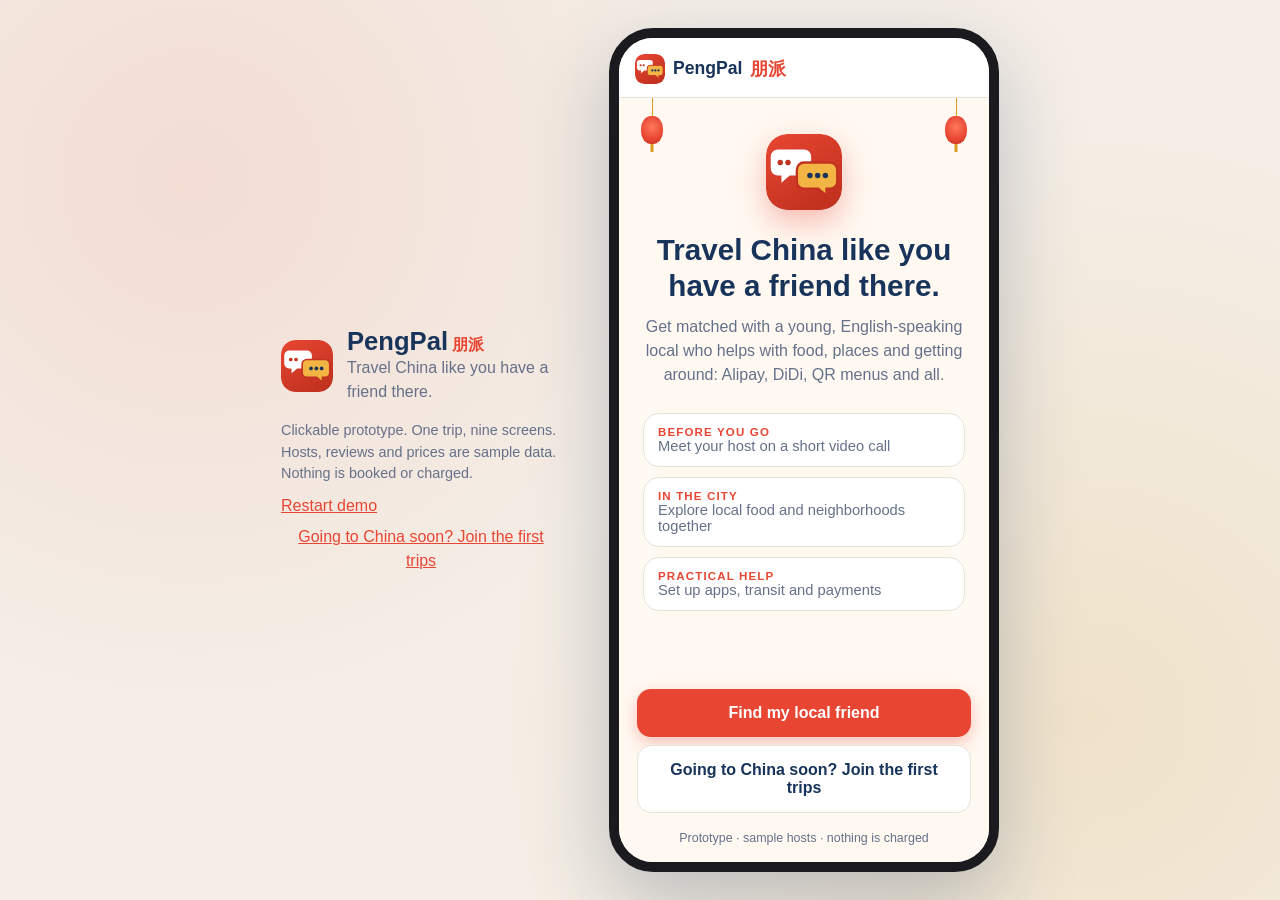
==== commit d91f0a04: "PengPal contact form (spec 007); milestone moved to Nov 28 "Join the first trips" sign-up form: welc" ====
--- a/product/pengpal/index.html
+++ b/product/pengpal/index.html
@@ -26,6 +26,9 @@
           prices are sample data. Nothing is booked or charged.
         </p>
         <button class="link-btn" id="restart">Restart demo</button>
+        <p class="about-join">
+          <button class="link-btn" id="join-link" data-action="open-join">Going to China soon? Join the first trips</button>
+        </p>
       </aside>
 
       <div class="phone" id="phone">
--- a/product/pengpal/style.css
+++ b/product/pengpal/style.css
@@ -528,6 +528,36 @@
 }
 .sos-btn small { font-size: 0.75rem; font-weight: 600; }
 
+/* ---- join form (spec 007) ---- */
+
+.about-join { margin-top: 10px; }
+.btn-join { color: var(--navy); background: var(--card); }
+.btn-join.joined { color: var(--green); border-color: var(--green); cursor: default; }
+.join-form { display: flex; flex-direction: column; }
+.join-form [hidden] { display: none; }
+#join-title:focus { outline: none; }
+.join-form .hint { margin-bottom: 16px; }
+.req { color: var(--red); }
+.join-form fieldset { border: 0; padding: 0; margin: 0 0 14px; min-width: 0; }
+.join-form legend { font-weight: 600; font-size: 0.9rem; padding: 0; margin-bottom: 6px; }
+.yesno { display: flex; gap: 8px; }
+.yesno label, .consent {
+  display: flex; align-items: center; gap: 10px;
+  border: 1.5px solid var(--line); border-radius: 12px; background: var(--card);
+  padding: 12px; font-size: 0.92rem; cursor: pointer;
+}
+.yesno label { flex: 1; }
+.yesno label:has(input:checked) { border-color: var(--red); background: var(--red-soft); }
+.yesno input, .consent input { accent-color: var(--red); width: 18px; height: 18px; margin: 0; flex: none; }
+.consent { align-items: flex-start; margin-bottom: 14px; font-weight: 400; }
+.consent input { margin-top: 2px; }
+.gotcha { position: absolute; left: -9999px; width: 1px; height: 1px; overflow: hidden; }
+.join-status { font-size: 0.9rem; margin: 0 0 10px; }
+.join-status:empty { display: none; }
+.join-status.error { color: var(--red-dark); font-weight: 600; }
+.join-done { text-align: center; padding: 18px 0 6px; }
+.join-done .pmark { margin: 0 auto 12px; }
+
 /* ---- review ---- */
 
 .star-input { display: flex; justify-content: center; gap: 6px; margin: 14px 0 6px; }
